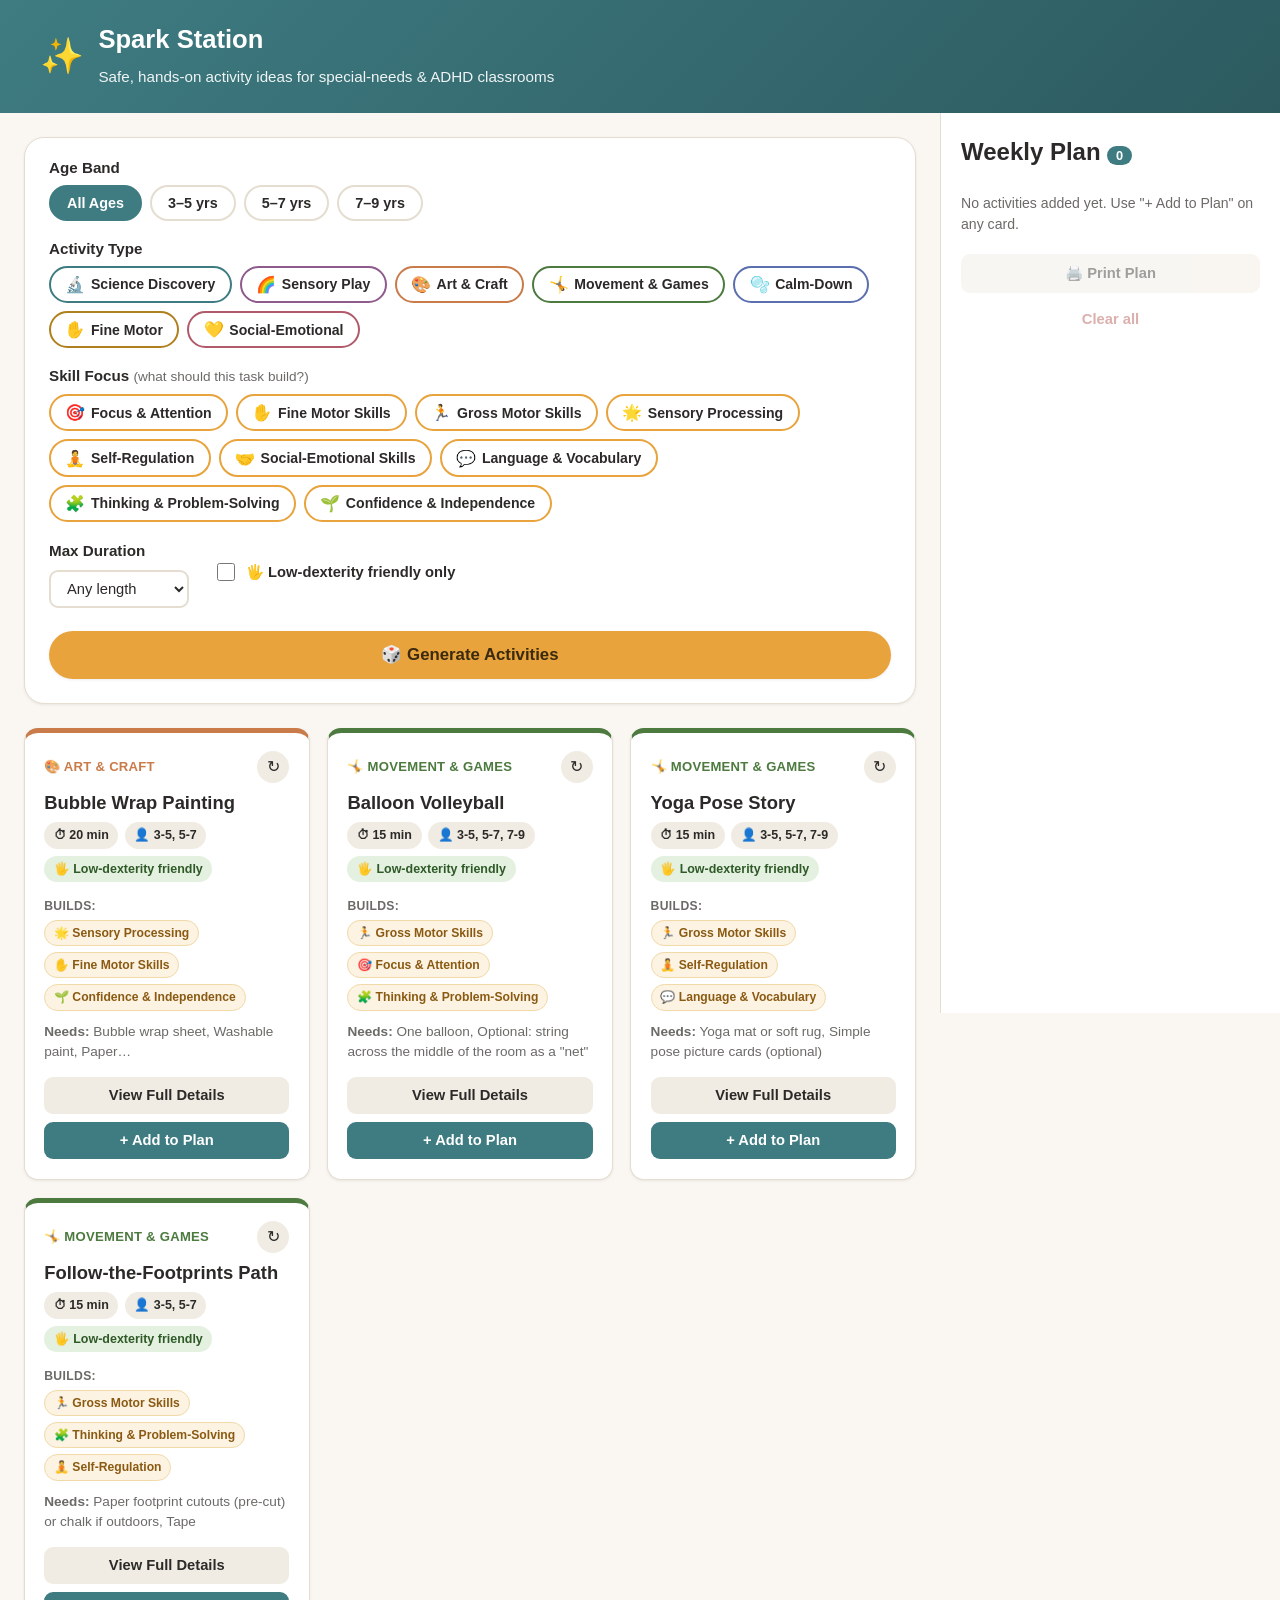
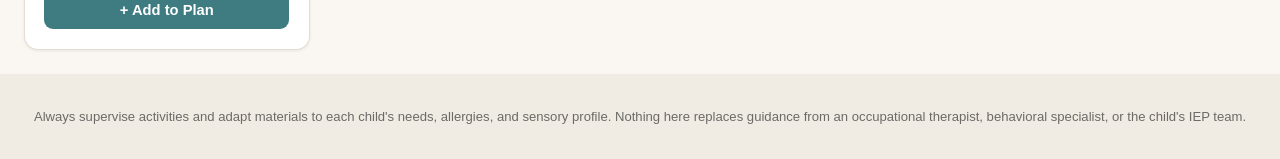
==== index.html @ f037dc44 "Add Spark Station: activity generator for special-needs/ADHD classrooms Static HTML/CSS/JS app (no b" ====
<!DOCTYPE html>
<html lang="en">
<head>
  <meta charset="UTF-8" />
  <meta name="viewport" content="width=device-width, initial-scale=1.0" />
  <title>Spark Station — Activity Generator</title>
  <meta name="description" content="Generate safe, age-banded activities and science mini-experiments for special-needs and ADHD classrooms, then build a printable weekly plan." />
  <link rel="stylesheet" href="css/styles.css" />
</head>
<body>

  <header class="site-header">
    <div class="header-inner">
      <div class="brand">
        <span class="brand-emoji" aria-hidden="true">✨</span>
        <div>
          <h1>Spark Station</h1>
          <p class="tagline">Safe, hands-on activity ideas for special-needs &amp; ADHD classrooms</p>
        </div>
      </div>
    </div>
  </header>

  <main class="app-main">

    <section class="controls-panel" aria-label="Filters">
      <div class="control-group">
        <h2 class="control-label">Age Band</h2>
        <div id="age-toggle" class="toggle-group" role="group" aria-label="Age band"></div>
      </div>

      <div class="control-group">
        <h2 class="control-label">Activity Type</h2>
        <div id="category-chips" class="chip-group" role="group" aria-label="Activity category"></div>
      </div>

      <div class="control-group">
        <h2 class="control-label">Skill Focus <span class="control-sublabel">(what should this task build?)</span></h2>
        <div id="benefit-chips" class="chip-group" role="group" aria-label="Skill focus"></div>
      </div>

      <div class="control-group control-row">
        <div>
          <label class="control-label" for="duration-select">Max Duration</label>
          <select id="duration-select" class="select-input">
            <option value="">Any length</option>
            <option value="10">10 min or less</option>
            <option value="15">15 min or less</option>
            <option value="20">20 min or less</option>
            <option value="30">30 min or less</option>
          </select>
        </div>
        <div class="dexterity-field">
          <label class="checkbox-label">
            <input type="checkbox" id="dexterity-toggle" />
            <span>🖐 Low-dexterity friendly only</span>
          </label>
        </div>
      </div>

      <button type="button" id="generate-btn" class="btn btn-generate">
        <span aria-hidden="true">🎲</span> Generate Activities
      </button>
    </section>

    <section class="results-section" aria-label="Generated activities">
      <div id="results-grid" class="results-grid"></div>
      <p id="empty-state" class="empty-state" hidden>
        No activities match those filters yet — try widening the age band, activity type, or duration.
      </p>
    </section>
  </main>

  <aside class="plan-drawer" aria-label="Weekly plan">
    <div class="plan-header">
      <h2>Weekly Plan <span id="plan-count" class="plan-count-badge">0</span></h2>
    </div>
    <ul id="plan-list" class="plan-list"></ul>
    <div class="plan-actions">
      <button type="button" id="print-plan-btn" class="btn btn-secondary" disabled>🖨️ Print Plan</button>
      <button type="button" id="clear-plan-btn" class="btn btn-text" disabled>Clear all</button>
    </div>
  </aside>

  <footer class="site-footer">
    <p>Always supervise activities and adapt materials to each child's needs, allergies, and sensory profile. Nothing here replaces guidance from an occupational therapist, behavioral specialist, or the child's IEP team.</p>
  </footer>

  <div id="modal-backdrop" class="modal-backdrop" hidden>
    <div class="modal" role="dialog" aria-modal="true" aria-labelledby="modal-title">
      <button type="button" id="modal-close" class="modal-close" aria-label="Close details">✕</button>
      <div id="modal-body" class="modal-body"></div>
    </div>
  </div>

  <script src="js/activities-data.js"></script>
  <script src="js/app.js"></script>
</body>
</html>
---- css/styles.css ----
/* Spark Station — calm, high-contrast, low-motion styling suited to
   classrooms working with sensory-sensitive and ADHD kids (the teacher
   using this app, not the kids, but the palette stays gentle regardless). */

:root {
  --bg: #FAF7F2;
  --surface: #FFFFFF;
  --surface-alt: #F1ECE3;
  --ink: #2B2A28;
  --muted: #6B6A67;
  --border: #E4DDD0;
  --primary: #3E7C82;
  --primary-dark: #2C5A5F;
  --primary-contrast: #FFFFFF;
  --accent: #E8A33D;
  --danger: #B0504A;
  --radius-lg: 20px;
  --radius-md: 14px;
  --radius-sm: 9px;
  --shadow-sm: 0 1px 3px rgba(43, 42, 40, 0.08);
  --shadow-md: 0 6px 20px rgba(43, 42, 40, 0.10);
  --font: -apple-system, BlinkMacSystemFont, "Segoe UI", Roboto, Helvetica, Arial, sans-serif;
}

* { box-sizing: border-box; }

html, body {
  margin: 0;
  padding: 0;
}

body {
  font-family: var(--font);
  background: var(--bg);
  color: var(--ink);
  line-height: 1.5;
  display: grid;
  grid-template-columns: 1fr 340px;
  grid-template-areas:
    "header header"
    "main aside"
    "footer footer";
  min-height: 100vh;
}

@media (max-width: 900px) {
  body {
    grid-template-columns: 1fr;
    grid-template-areas:
      "header"
      "main"
      "aside"
      "footer";
  }
}

h1, h2, h3, h4 { margin: 0 0 0.4em; line-height: 1.25; }

/* ---------- Header ---------- */
.site-header {
  grid-area: header;
  background: linear-gradient(135deg, var(--primary), var(--primary-dark));
  color: var(--primary-contrast);
  padding: 1.5rem 1.5rem;
}

.header-inner { max-width: 1200px; margin: 0 auto; }

.brand { display: flex; align-items: center; gap: 0.9rem; }
.brand-emoji { font-size: 2.2rem; }
.brand h1 { font-size: 1.6rem; }
.tagline { margin: 0.15rem 0 0; opacity: 0.92; font-size: 0.95rem; }

/* ---------- Main layout ---------- */
.app-main {
  grid-area: main;
  padding: 1.5rem;
  max-width: 1200px;
}

.controls-panel {
  background: var(--surface);
  border: 1px solid var(--border);
  border-radius: var(--radius-lg);
  padding: 1.25rem 1.5rem 1.5rem;
  box-shadow: var(--shadow-sm);
  margin-bottom: 1.5rem;
}

.control-group { margin-bottom: 1.1rem; }
.control-group:last-of-type { margin-bottom: 1.4rem; }

.control-label {
  font-size: 0.95rem;
  font-weight: 700;
  color: var(--ink);
  margin-bottom: 0.5rem;
  display: block;
}
.control-sublabel { font-weight: 400; color: var(--muted); font-size: 0.85rem; }

.control-row {
  display: flex;
  flex-wrap: wrap;
  gap: 1.5rem;
  align-items: center;
}

.toggle-group, .chip-group {
  display: flex;
  flex-wrap: wrap;
  gap: 0.5rem;
}

.toggle-btn {
  border: 2px solid var(--border);
  background: var(--surface);
  color: var(--ink);
  padding: 0.5rem 1rem;
  border-radius: 999px;
  font-size: 0.9rem;
  font-weight: 600;
  cursor: pointer;
  transition: background 0.15s ease, border-color 0.15s ease, color 0.15s ease, transform 0.1s ease;
}
.toggle-btn:hover { border-color: var(--primary); transform: translateY(-1px); }
.toggle-btn.active {
  background: var(--primary);
  border-color: var(--primary);
  color: var(--primary-contrast);
}

.chip {
  border: 2px solid var(--chip-color, var(--border));
  background: var(--surface);
  color: var(--ink);
  padding: 0.45rem 0.9rem;
  border-radius: 999px;
  font-size: 0.88rem;
  font-weight: 600;
  cursor: pointer;
  display: inline-flex;
  align-items: center;
  gap: 0.35rem;
  transition: background 0.15s ease, color 0.15s ease, transform 0.1s ease;
}
.chip:hover { transform: translateY(-1px); }
.chip.active {
  background: var(--chip-color, var(--primary));
  color: #fff;
}
.chip-benefit { --chip-color: var(--accent); }
.chip-emoji { font-size: 1rem; }

.select-input {
  border: 2px solid var(--border);
  border-radius: var(--radius-sm);
  padding: 0.5rem 0.75rem;
  font-size: 0.92rem;
  font-family: inherit;
  color: var(--ink);
  background: var(--surface);
}

.checkbox-label {
  display: inline-flex;
  align-items: center;
  gap: 0.5rem;
  font-size: 0.92rem;
  font-weight: 600;
  cursor: pointer;
}
.checkbox-label input { width: 18px; height: 18px; accent-color: var(--primary); cursor: pointer; }

.btn {
  border: none;
  border-radius: var(--radius-sm);
  padding: 0.65rem 1.1rem;
  font-size: 0.92rem;
  font-weight: 700;
  font-family: inherit;
  cursor: pointer;
  transition: background 0.15s ease, transform 0.1s ease, box-shadow 0.15s ease;
}
.btn:disabled { opacity: 0.45; cursor: not-allowed; }

.btn-generate {
  background: var(--accent);
  color: #3A2A0E;
  font-size: 1.05rem;
  padding: 0.85rem 1.5rem;
  border-radius: 999px;
  box-shadow: var(--shadow-sm);
  width: 100%;
}
.btn-generate:hover { transform: translateY(-1px); box-shadow: var(--shadow-md); }

.btn-primary { background: var(--primary); color: #fff; }
.btn-primary:hover { background: var(--primary-dark); }

.btn-secondary { background: var(--surface-alt); color: var(--ink); }
.btn-secondary:hover { background: var(--border); }

.btn-added { background: #E4F1E0; color: #2F5A28; }

.btn-text { background: transparent; color: var(--danger); font-weight: 600; }
.btn-text:hover { text-decoration: underline; }

/* ---------- Results ---------- */
.results-grid {
  display: grid;
  grid-template-columns: repeat(auto-fill, minmax(270px, 1fr));
  gap: 1.1rem;
}

.empty-state {
  background: var(--surface);
  border: 1px dashed var(--border);
  border-radius: var(--radius-md);
  padding: 2rem;
  text-align: center;
  color: var(--muted);
}

.activity-card {
  background: var(--surface);
  border: 1px solid var(--border);
  border-top: 5px solid var(--card-color, var(--primary));
  border-radius: var(--radius-md);
  padding: 1.1rem 1.2rem 1.3rem;
  box-shadow: var(--shadow-sm);
  display: flex;
  flex-direction: column;
  transition: box-shadow 0.15s ease, transform 0.15s ease;
}
.activity-card:hover { box-shadow: var(--shadow-md); transform: translateY(-2px); }

.card-top {
  display: flex;
  align-items: center;
  justify-content: space-between;
  margin-bottom: 0.5rem;
}

.card-category {
  font-size: 0.82rem;
  font-weight: 700;
  color: var(--card-color, var(--primary));
  text-transform: uppercase;
  letter-spacing: 0.02em;
}

.icon-btn {
  border: none;
  background: var(--surface-alt);
  color: var(--ink);
  width: 32px;
  height: 32px;
  border-radius: 999px;
  cursor: pointer;
  font-size: 1rem;
  display: inline-flex;
  align-items: center;
  justify-content: center;
  transition: background 0.15s ease, transform 0.2s ease;
}
.icon-btn:hover { background: var(--border); }
.refresh-btn:active { transform: rotate(180deg); }

.card-title { font-size: 1.15rem; margin-bottom: 0.55rem; }

.card-badges { display: flex; flex-wrap: wrap; gap: 0.4rem; margin-bottom: 0.6rem; }
.badge {
  background: var(--surface-alt);
  color: var(--ink);
  font-size: 0.78rem;
  font-weight: 600;
  padding: 0.25rem 0.6rem;
  border-radius: 999px;
}
.badge-dex { background: #E4F1E0; color: #2F5A28; }

.card-benefits-label {
  font-size: 0.76rem;
  font-weight: 700;
  text-transform: uppercase;
  letter-spacing: 0.03em;
  color: var(--muted);
  margin: 0.3rem 0 0.3rem;
}
.card-benefits { display: flex; flex-wrap: wrap; gap: 0.35rem; margin-bottom: 0.7rem; }
.pill {
  background: #FDF3E3;
  color: #8A5A12;
  border: 1px solid #F1D9A8;
  font-size: 0.76rem;
  font-weight: 600;
  padding: 0.2rem 0.55rem;
  border-radius: 999px;
  cursor: default;
}

.card-materials {
  font-size: 0.85rem;
  color: var(--muted);
  margin: 0 0 0.9rem;
  flex-grow: 1;
}

.card-actions { display: flex; gap: 0.5rem; flex-wrap: wrap; }
.card-actions .btn { flex: 1; min-width: 120px; }

/* ---------- Plan drawer ---------- */
.plan-drawer {
  grid-area: aside;
  background: var(--surface);
  border-left: 1px solid var(--border);
  padding: 1.5rem 1.25rem;
  position: sticky;
  top: 0;
  align-self: start;
  height: 100vh;
  overflow-y: auto;
}

@media (max-width: 900px) {
  .plan-drawer { border-left: none; border-top: 1px solid var(--border); position: static; height: auto; }
}

.plan-header { display: flex; align-items: center; gap: 0.5rem; margin-bottom: 1rem; }
.plan-count-badge {
  background: var(--primary);
  color: #fff;
  font-size: 0.8rem;
  font-weight: 700;
  padding: 0.1rem 0.55rem;
  border-radius: 999px;
}

.plan-list { list-style: none; margin: 0 0 1.2rem; padding: 0; display: flex; flex-direction: column; gap: 0.5rem; }
.plan-empty { color: var(--muted); font-size: 0.88rem; }

.plan-item {
  display: flex;
  align-items: center;
  gap: 0.5rem;
  background: var(--surface-alt);
  border-radius: var(--radius-sm);
  padding: 0.55rem 0.7rem;
  font-size: 0.88rem;
}
.plan-item-emoji { flex-shrink: 0; }
.plan-item-title { flex-grow: 1; font-weight: 600; }
.plan-item-benefits { flex-shrink: 0; font-size: 0.85rem; }
.plan-item-duration { flex-shrink: 0; color: var(--muted); font-size: 0.8rem; }
.plan-remove-btn { width: 24px; height: 24px; font-size: 0.8rem; flex-shrink: 0; }

.plan-actions { display: flex; flex-direction: column; gap: 0.5rem; }

/* ---------- Footer ---------- */
.site-footer {
  grid-area: footer;
  background: var(--surface-alt);
  color: var(--muted);
  font-size: 0.82rem;
  padding: 1.2rem 1.5rem;
  text-align: center;
}

/* ---------- Modal ---------- */
.modal-backdrop {
  position: fixed;
  inset: 0;
  background: rgba(43, 42, 40, 0.55);
  display: flex;
  align-items: center;
  justify-content: center;
  padding: 1.5rem;
  z-index: 100;
}
.modal-backdrop[hidden] { display: none; }

.modal {
  background: var(--surface);
  border-radius: var(--radius-lg);
  max-width: 620px;
  width: 100%;
  max-height: 88vh;
  overflow-y: auto;
  padding: 1.75rem 2rem 2rem;
  position: relative;
  box-shadow: 0 20px 60px rgba(0,0,0,0.25);
}

.modal-close {
  position: absolute;
  top: 1rem;
  right: 1rem;
  border: none;
  background: var(--surface-alt);
  width: 34px;
  height: 34px;
  border-radius: 999px;
  font-size: 1rem;
  cursor: pointer;
}
.modal-close:hover { background: var(--border); }

.modal-category {
  display: inline-block;
  font-weight: 700;
  font-size: 0.85rem;
  color: var(--card-color, var(--primary));
  text-transform: uppercase;
  letter-spacing: 0.02em;
  margin-bottom: 0.4rem;
}

.modal-body h2 { font-size: 1.5rem; margin-bottom: 0.7rem; }
.modal-body h4 { margin-top: 1.4rem; margin-bottom: 0.4rem; font-size: 1rem; color: var(--primary-dark); }
.modal-body ul, .modal-body ol { margin: 0; padding-left: 1.3rem; }
.modal-body li { margin-bottom: 0.35rem; }
.modal-body p { margin: 0.3rem 0; }

.safety-list li { color: #7A3A34; }
.tips-list li { color: var(--primary-dark); }
.benefits-list li { color: #8A5A12; }

.modal-actions { margin-top: 1.6rem; }
.modal-actions .btn { width: 100%; }

body.modal-open { overflow: hidden; }

/* ---------- Reduced motion ---------- */
@media (prefers-reduced-motion: reduce) {
  * { transition: none !important; animation: none !important; }
}

/* ---------- Print (Weekly Plan) ---------- */
@media print {
  .site-header, .app-main, .site-footer, .plan-actions, .plan-remove-btn, #modal-backdrop {
    display: none !important;
  }
  body { display: block; background: #fff; }
  .plan-drawer {
    display: block;
    border: none;
    padding: 0;
    height: auto;
    position: static;
  }
  .plan-header h2::before { content: "Weekly Activity Plan — "; }
  .plan-item { break-inside: avoid; border: 1px solid #ccc; background: #fff; }
}
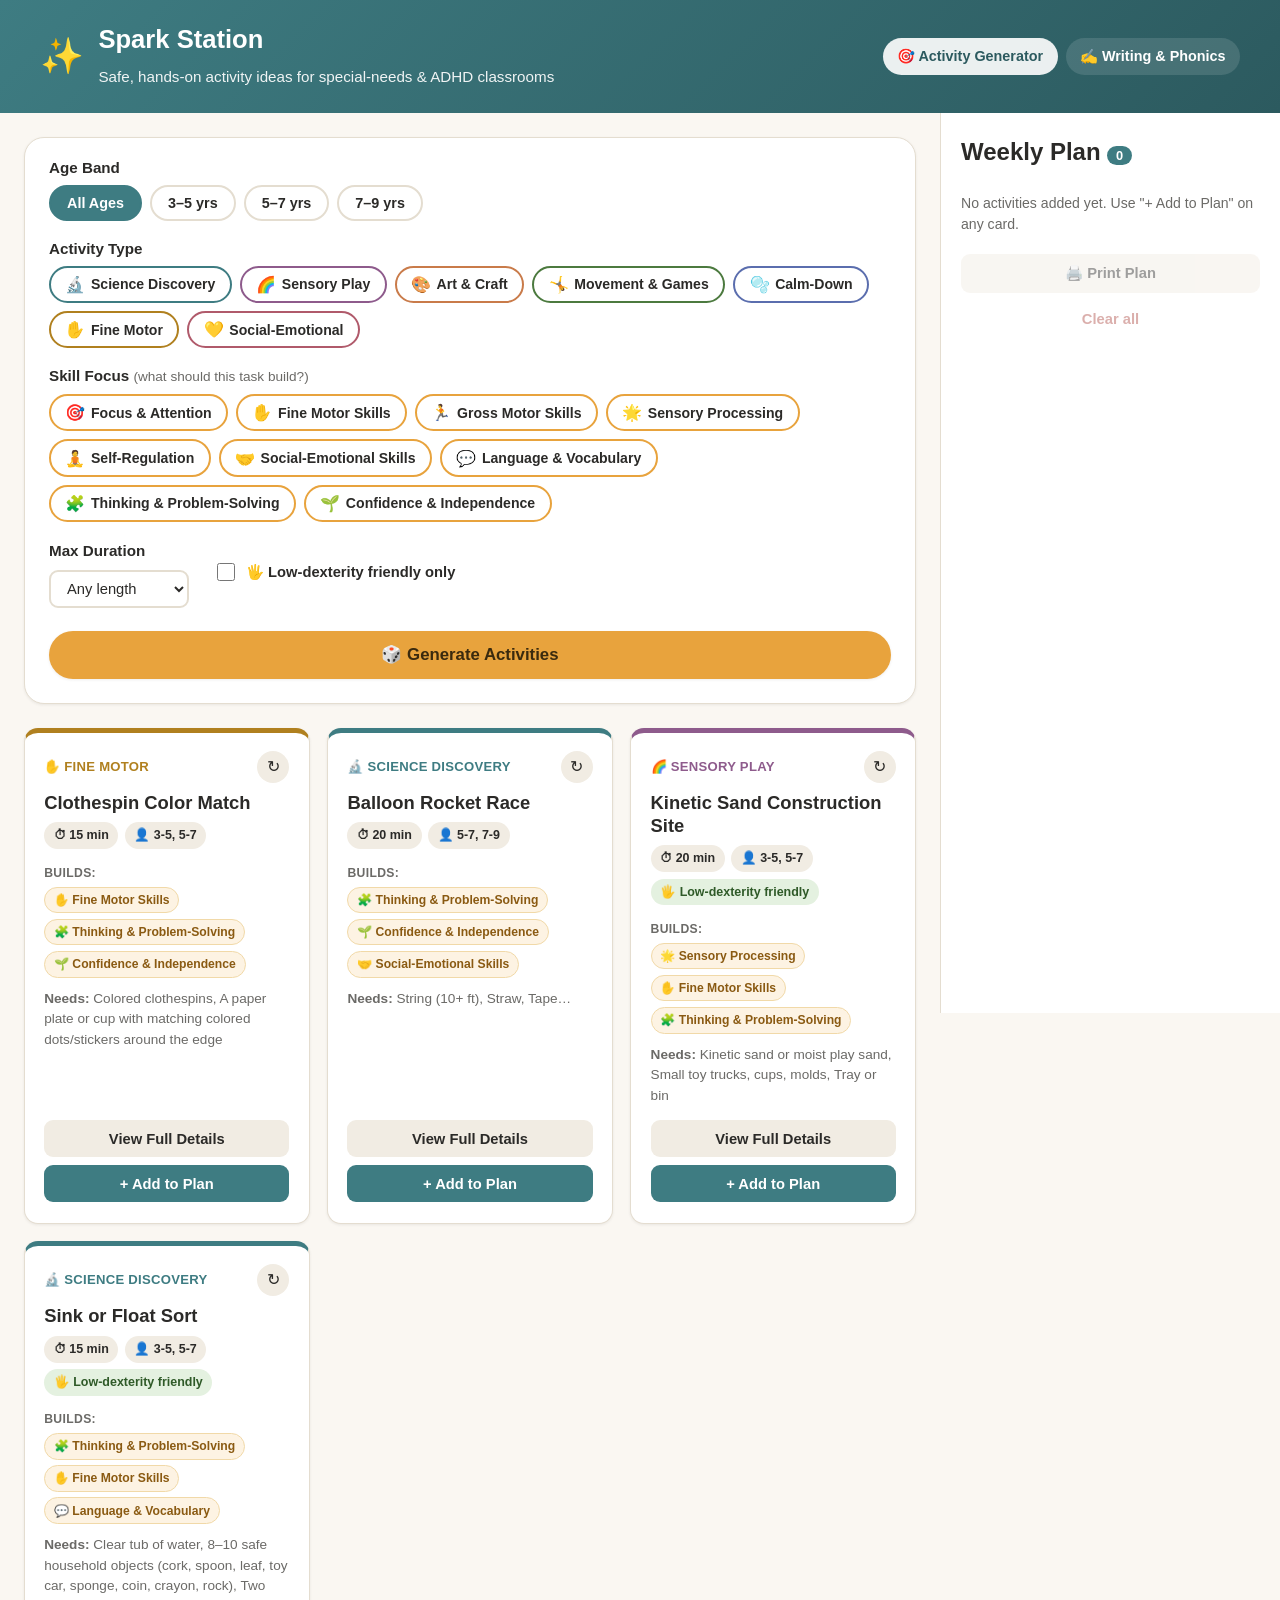
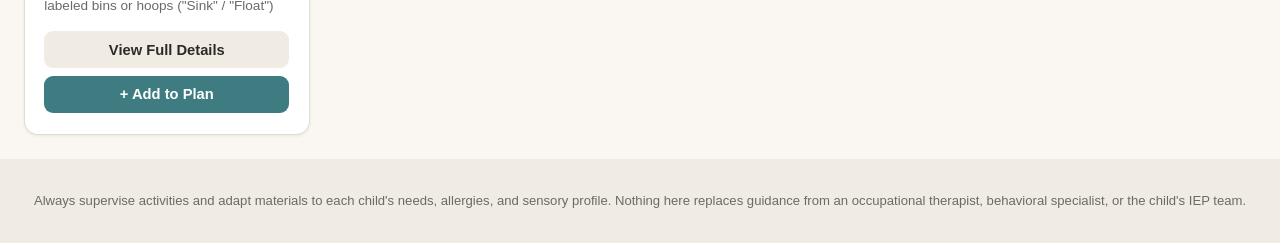
==== commit 613f2e15: "Add Writing & Phonics page: letter/number tracing and spelling practice New writing.html page with t" ====
--- a/index.html
+++ b/index.html
@@ -18,6 +18,10 @@
           <p class="tagline">Safe, hands-on activity ideas for special-needs &amp; ADHD classrooms</p>
         </div>
       </div>
+      <nav class="site-nav" aria-label="Site sections">
+        <a href="index.html" class="nav-link active">🎯 Activity Generator</a>
+        <a href="writing.html" class="nav-link">✍️ Writing &amp; Phonics</a>
+      </nav>
     </div>
   </header>
 
--- a/css/styles.css
+++ b/css/styles.css
@@ -64,7 +64,30 @@
   padding: 1.5rem 1.5rem;
 }
 
-.header-inner { max-width: 1200px; margin: 0 auto; }
+.header-inner {
+  max-width: 1200px;
+  margin: 0 auto;
+  display: flex;
+  align-items: center;
+  justify-content: space-between;
+  flex-wrap: wrap;
+  gap: 1rem;
+}
+
+.site-nav { display: flex; gap: 0.5rem; flex-wrap: wrap; }
+.nav-link {
+  color: var(--primary-contrast);
+  text-decoration: none;
+  font-weight: 600;
+  font-size: 0.9rem;
+  padding: 0.5rem 0.9rem;
+  border-radius: 999px;
+  background: rgba(255, 255, 255, 0.12);
+  transition: background 0.15s ease;
+  white-space: nowrap;
+}
+.nav-link:hover { background: rgba(255, 255, 255, 0.22); }
+.nav-link.active { background: rgba(255, 255, 255, 0.9); color: var(--primary-dark); }
 
 .brand { display: flex; align-items: center; gap: 0.9rem; }
 .brand-emoji { font-size: 2.2rem; }
@@ -452,3 +475,213 @@
   .plan-header h2::before { content: "Weekly Activity Plan — "; }
   .plan-item { break-inside: avoid; border: 1px solid #ccc; background: #fff; }
 }
+
+/* ==================== Writing & Phonics page ==================== */
+
+.writing-page { display: block; }
+
+.writing-main {
+  max-width: 1000px;
+  margin: 0 auto;
+  padding: 1.5rem;
+}
+
+.speech-notice {
+  background: #FDF3E3;
+  border: 1px solid #F1D9A8;
+  color: #8A5A12;
+  border-radius: var(--radius-sm);
+  padding: 0.75rem 1rem;
+  font-size: 0.88rem;
+  margin: 0 0 1rem;
+}
+
+.mode-tabs {
+  display: flex;
+  gap: 0.5rem;
+  margin-bottom: 1.25rem;
+  flex-wrap: wrap;
+}
+
+.mode-tab {
+  border: 2px solid var(--border);
+  background: var(--surface);
+  color: var(--ink);
+  padding: 0.65rem 1.2rem;
+  border-radius: 999px;
+  font-size: 0.95rem;
+  font-weight: 700;
+  cursor: pointer;
+  transition: background 0.15s ease, border-color 0.15s ease, color 0.15s ease;
+}
+.mode-tab.active { background: var(--primary); border-color: var(--primary); color: #fff; }
+
+.mode-panel[hidden] { display: none; }
+
+.btn-text-wide {
+  background: transparent;
+  color: var(--primary-dark);
+  font-weight: 600;
+  text-decoration: underline;
+  padding: 0.5rem;
+  width: 100%;
+  text-align: center;
+  margin-top: 0.75rem;
+}
+.btn-text-wide:hover { color: var(--danger); }
+
+/* ---- Tracing ---- */
+
+.trace-layout {
+  background: var(--surface);
+  border: 1px solid var(--border);
+  border-radius: var(--radius-lg);
+  padding: 1.5rem;
+  box-shadow: var(--shadow-sm);
+  display: grid;
+  grid-template-columns: 260px 1fr;
+  gap: 1.5rem;
+  align-items: start;
+}
+
+@media (max-width: 750px) {
+  .trace-layout { grid-template-columns: 1fr; }
+}
+
+.trace-controls { display: flex; flex-direction: column; }
+
+.color-swatches { display: flex; gap: 0.5rem; flex-wrap: wrap; }
+.color-swatch {
+  width: 34px;
+  height: 34px;
+  border-radius: 999px;
+  border: 3px solid transparent;
+  background: var(--sw-color);
+  cursor: pointer;
+  padding: 0;
+}
+.color-swatch.active { border-color: var(--ink); }
+
+.trace-current-label {
+  font-size: 1.05rem;
+  font-weight: 700;
+  color: var(--primary-dark);
+  margin: 1rem 0 0.75rem;
+}
+
+.trace-action-row {
+  display: flex;
+  gap: 0.5rem;
+  margin-bottom: 0.5rem;
+}
+.trace-action-row .btn { flex: 1; padding-left: 0.5rem; padding-right: 0.5rem; }
+
+.trace-canvas-wrap {
+  display: flex;
+  justify-content: center;
+  align-items: center;
+  background: var(--surface-alt);
+  border-radius: var(--radius-md);
+  padding: 0.5rem;
+}
+
+#trace-canvas {
+  width: 100%;
+  max-width: 560px;
+  aspect-ratio: 1 / 1;
+  background: #fff;
+  border-radius: var(--radius-md);
+  border: 2px solid var(--border);
+  cursor: crosshair;
+  touch-action: none;
+}
+
+/* ---- Phonics & Spelling ---- */
+
+.phonics-layout {
+  background: var(--surface);
+  border: 1px solid var(--border);
+  border-radius: var(--radius-lg);
+  padding: 1.5rem;
+  box-shadow: var(--shadow-sm);
+}
+
+.phonics-word-actions {
+  display: flex;
+  gap: 0.5rem;
+  flex-wrap: wrap;
+  margin: 1rem 0 1.5rem;
+}
+.phonics-word-actions .btn { flex: 1; min-width: 140px; }
+
+.phonics-blanks {
+  display: flex;
+  justify-content: center;
+  gap: 0.6rem;
+  flex-wrap: wrap;
+  margin-bottom: 1.5rem;
+}
+
+.phonics-blank {
+  width: 56px;
+  height: 64px;
+  border-bottom: 4px solid var(--primary);
+  background: var(--surface-alt);
+  border-radius: var(--radius-sm) var(--radius-sm) 4px 4px;
+  display: flex;
+  align-items: center;
+  justify-content: center;
+  font-size: 2rem;
+  font-weight: 800;
+  color: var(--primary-dark);
+}
+.phonics-blank.filled { background: #E4F1E0; border-color: #4C7A3F; }
+
+.phonics-celebrate {
+  text-align: center;
+  font-size: 1.3rem;
+  font-weight: 700;
+  color: #2F5A28;
+  margin-bottom: 1.25rem;
+}
+
+.phonics-tiles {
+  display: flex;
+  justify-content: center;
+  gap: 0.6rem;
+  flex-wrap: wrap;
+}
+
+.phonics-tile {
+  width: 56px;
+  height: 56px;
+  border-radius: var(--radius-sm);
+  border: 2px solid var(--accent);
+  background: #FDF3E3;
+  color: #8A5A12;
+  font-size: 1.6rem;
+  font-weight: 800;
+  cursor: pointer;
+  transition: transform 0.1s ease, background 0.15s ease;
+}
+.phonics-tile:hover:not(:disabled) { transform: translateY(-2px); }
+.phonics-tile:disabled,
+.phonics-tile.used {
+  opacity: 0;
+  pointer-events: none;
+}
+.phonics-tile.shake {
+  animation: tile-shake 0.4s ease;
+  background: #FBE4E1;
+  border-color: var(--danger);
+}
+
+@keyframes tile-shake {
+  0%, 100% { transform: translateX(0); }
+  25% { transform: translateX(-6px); }
+  75% { transform: translateX(6px); }
+}
+
+@media (prefers-reduced-motion: reduce) {
+  .phonics-tile.shake { animation: none; }
+}
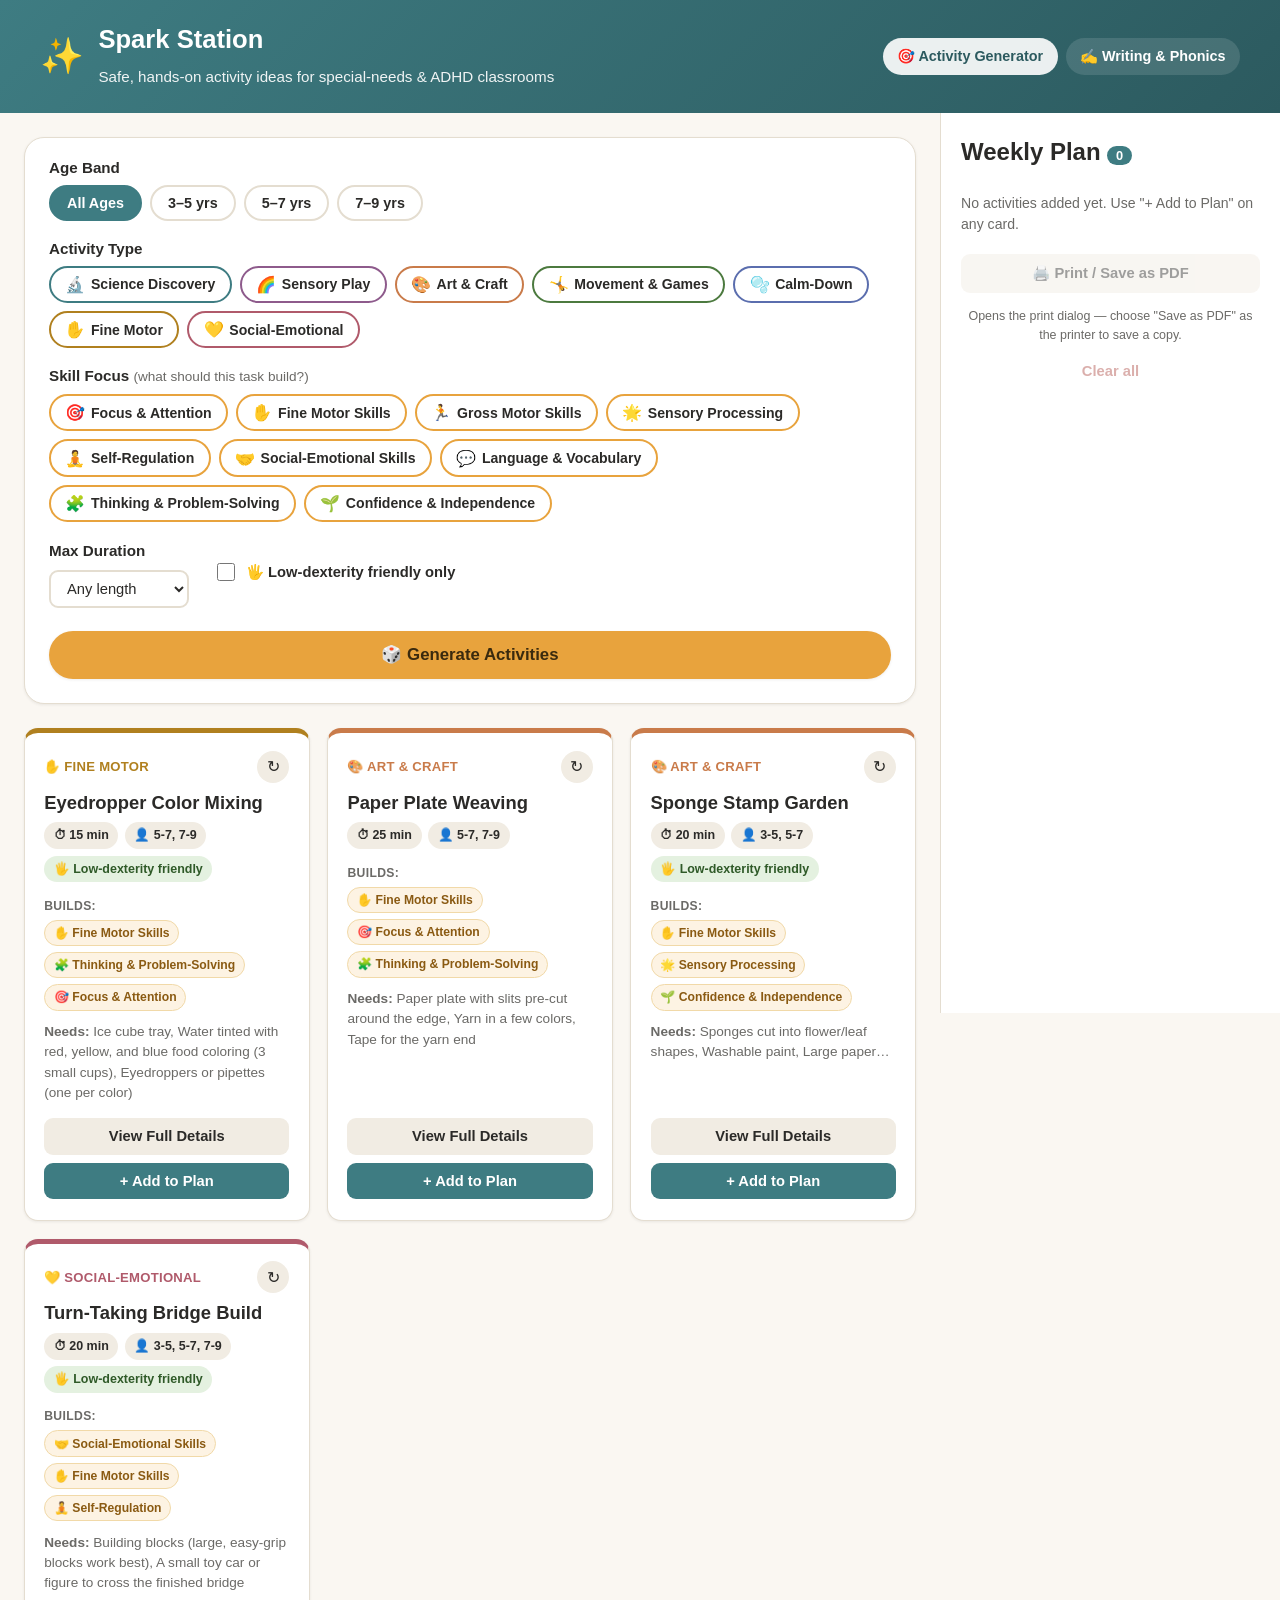
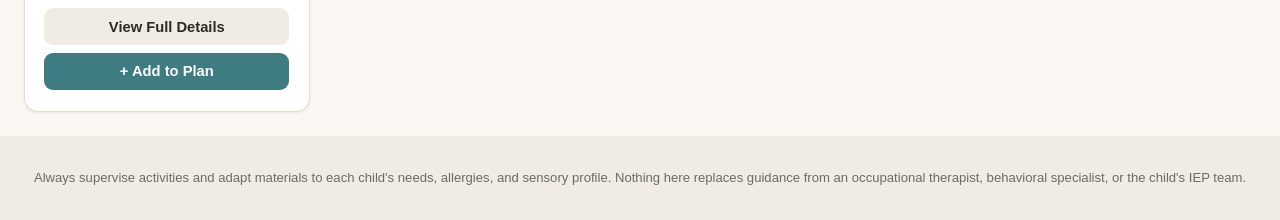
==== commit 391e7cd5: "Add Print / Save as PDF for completed writing & phonics work Both new Writing & Phonics print action" ====
--- a/index.html
+++ b/index.html
@@ -81,7 +81,8 @@
     </div>
     <ul id="plan-list" class="plan-list"></ul>
     <div class="plan-actions">
-      <button type="button" id="print-plan-btn" class="btn btn-secondary" disabled>🖨️ Print Plan</button>
+      <button type="button" id="print-plan-btn" class="btn btn-secondary" disabled>🖨️ Print / Save as PDF</button>
+      <p class="print-hint">Opens the print dialog — choose "Save as PDF" as the printer to save a copy.</p>
       <button type="button" id="clear-plan-btn" class="btn btn-text" disabled>Clear all</button>
     </div>
   </aside>
--- a/css/styles.css
+++ b/css/styles.css
@@ -472,7 +472,6 @@
     height: auto;
     position: static;
   }
-  .plan-header h2::before { content: "Weekly Activity Plan — "; }
   .plan-item { break-inside: avoid; border: 1px solid #ccc; background: #fff; }
 }
 
@@ -685,3 +684,53 @@
 @media (prefers-reduced-motion: reduce) {
   .phonics-tile.shake { animation: none; }
 }
+
+.phonics-done-actions[hidden] { display: none; }
+.phonics-done-actions { text-align: center; margin-bottom: 1rem; }
+
+.btn-print { width: 100%; }
+.print-hint {
+  text-align: center;
+  font-size: 0.78rem;
+  color: var(--muted);
+  margin: 0.4rem 0 0;
+}
+
+/* ---- Printable work sheet (Writing & Phonics) ---- */
+
+.print-sheet { display: none; }
+
+.print-sheet-inner { padding: 1rem; color: #1a1a1a; }
+.print-sheet-brand { font-size: 0.95rem; font-weight: 700; color: #444; }
+.print-sheet-inner h2 { font-size: 1.6rem; margin: 0.4rem 0 1.2rem; }
+.print-meta {
+  display: flex;
+  gap: 2.5rem;
+  font-size: 1.05rem;
+  margin-bottom: 2rem;
+  padding-bottom: 0.75rem;
+  border-bottom: 1px solid #ccc;
+}
+.print-sheet-image-wrap { text-align: center; }
+.print-sheet-image-wrap img {
+  max-width: 100%;
+  width: 420px;
+  border: 2px solid #333;
+  border-radius: 12px;
+}
+.print-word-display {
+  text-align: center;
+  font-size: 4.5rem;
+  font-weight: 800;
+  letter-spacing: 0.1em;
+  border: 3px solid #333;
+  border-radius: 16px;
+  padding: 1.5rem;
+  margin: 0 auto;
+  max-width: 500px;
+}
+
+@media print {
+  body.writing-page > *:not(#print-sheet) { display: none !important; }
+  body.writing-page #print-sheet { display: block !important; }
+}
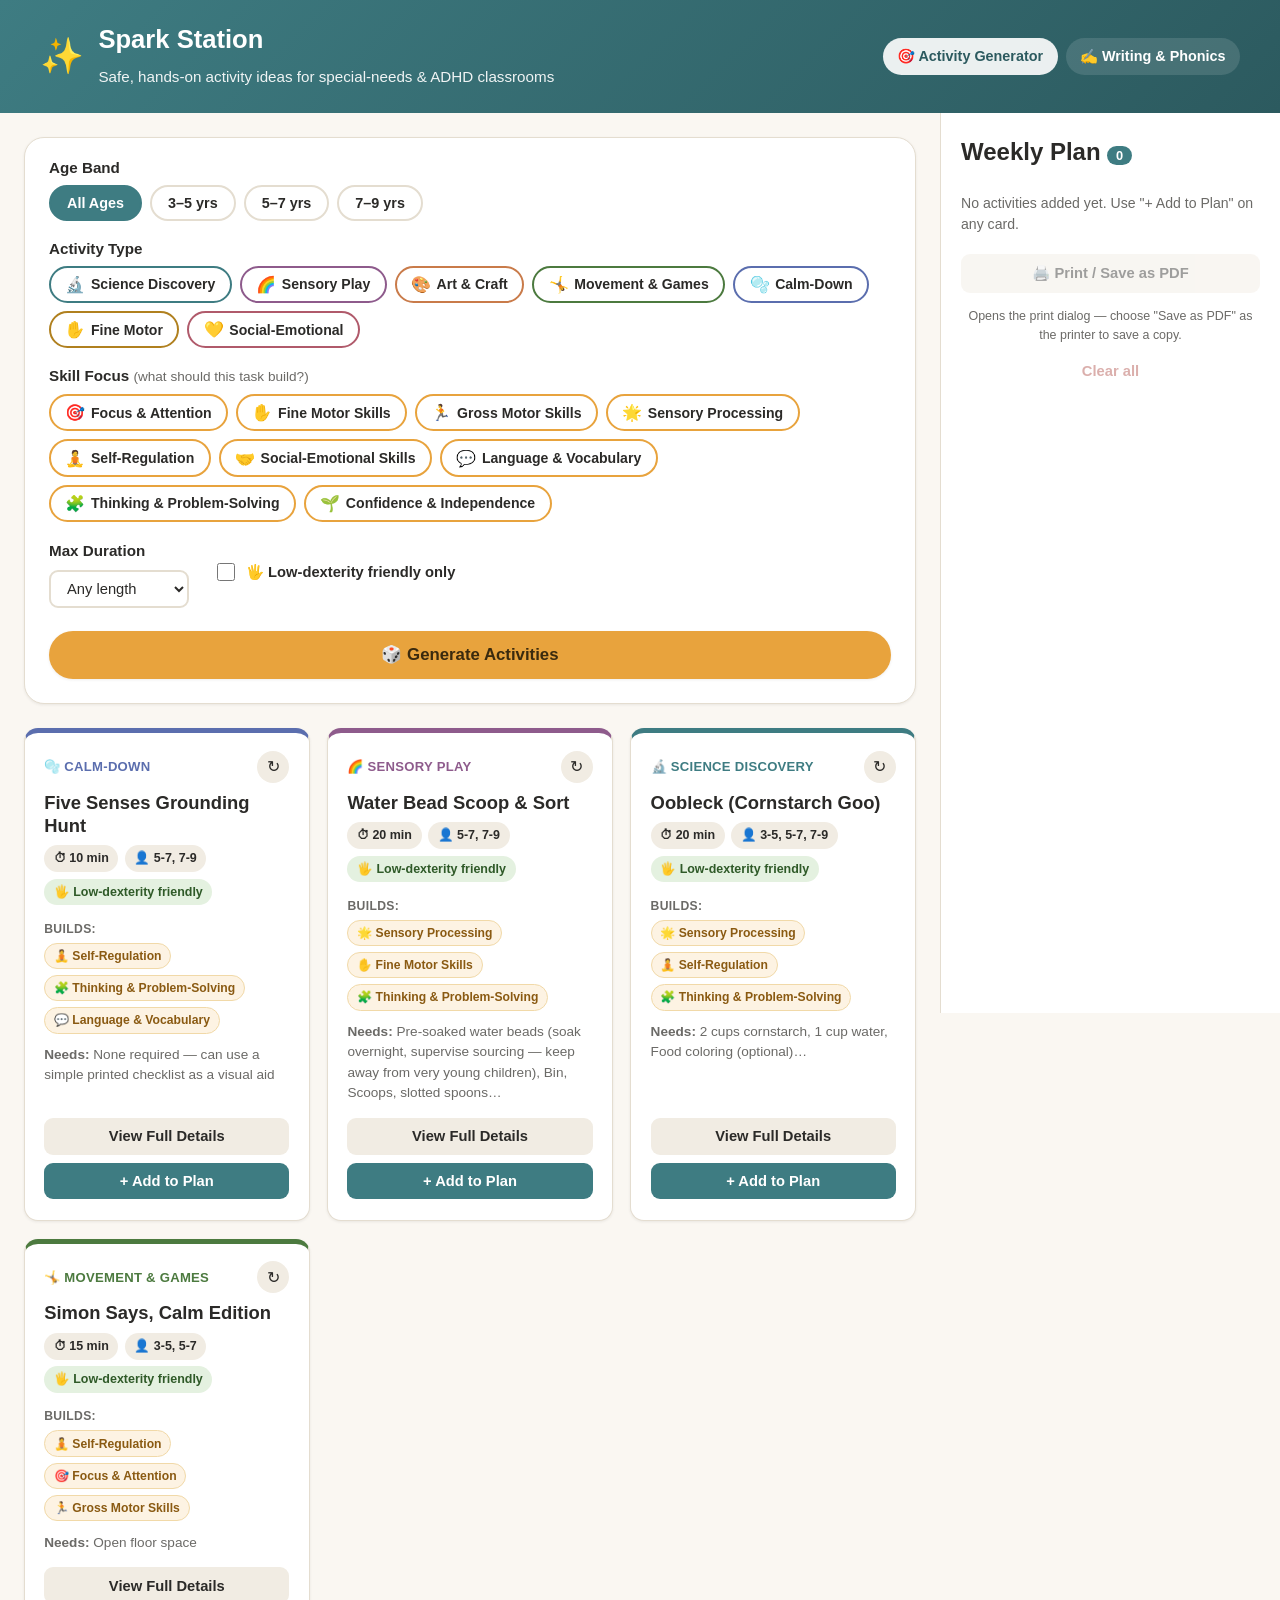
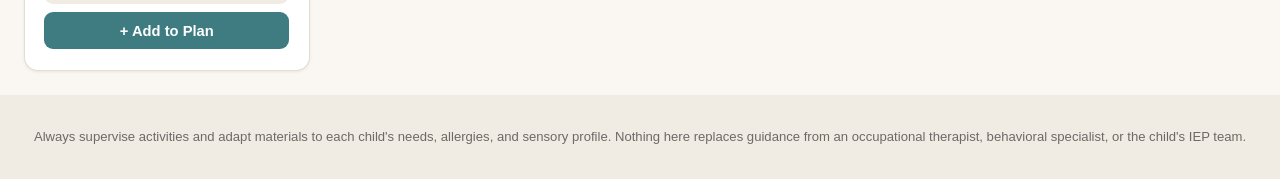
==== commit 6a74cc52: "Print full activity details for the whole weekly plan, not just titles The plan's "Print / Save as P" ====
--- a/index.html
+++ b/index.html
@@ -98,6 +98,8 @@
     </div>
   </div>
 
+  <div id="print-sheet" class="print-sheet" aria-hidden="true"></div>
+
   <script src="js/activities-data.js"></script>
   <script src="js/app.js"></script>
 </body>
--- a/css/styles.css
+++ b/css/styles.css
@@ -459,21 +459,14 @@
   * { transition: none !important; animation: none !important; }
 }
 
-/* ---------- Print (Weekly Plan) ---------- */
-@media print {
-  .site-header, .app-main, .site-footer, .plan-actions, .plan-remove-btn, #modal-backdrop {
-    display: none !important;
-  }
-  body { display: block; background: #fff; }
-  .plan-drawer {
-    display: block;
-    border: none;
-    padding: 0;
-    height: auto;
-    position: static;
-  }
-  .plan-item { break-inside: avoid; border: 1px solid #ccc; background: #fff; }
-}
+/* ---------- Print (Weekly Plan — full activity details) ---------- */
+.print-activity {
+  break-inside: avoid;
+  margin-bottom: 2rem;
+  padding-bottom: 1.5rem;
+  border-bottom: 1px solid #ccc;
+}
+.print-activity:last-child { border-bottom: none; }
 
 /* ==================== Writing & Phonics page ==================== */
 
@@ -731,6 +724,6 @@
 }
 
 @media print {
-  body.writing-page > *:not(#print-sheet) { display: none !important; }
-  body.writing-page #print-sheet { display: block !important; }
-}
+  body > *:not(#print-sheet) { display: none !important; }
+  #print-sheet { display: block !important; }
+}
